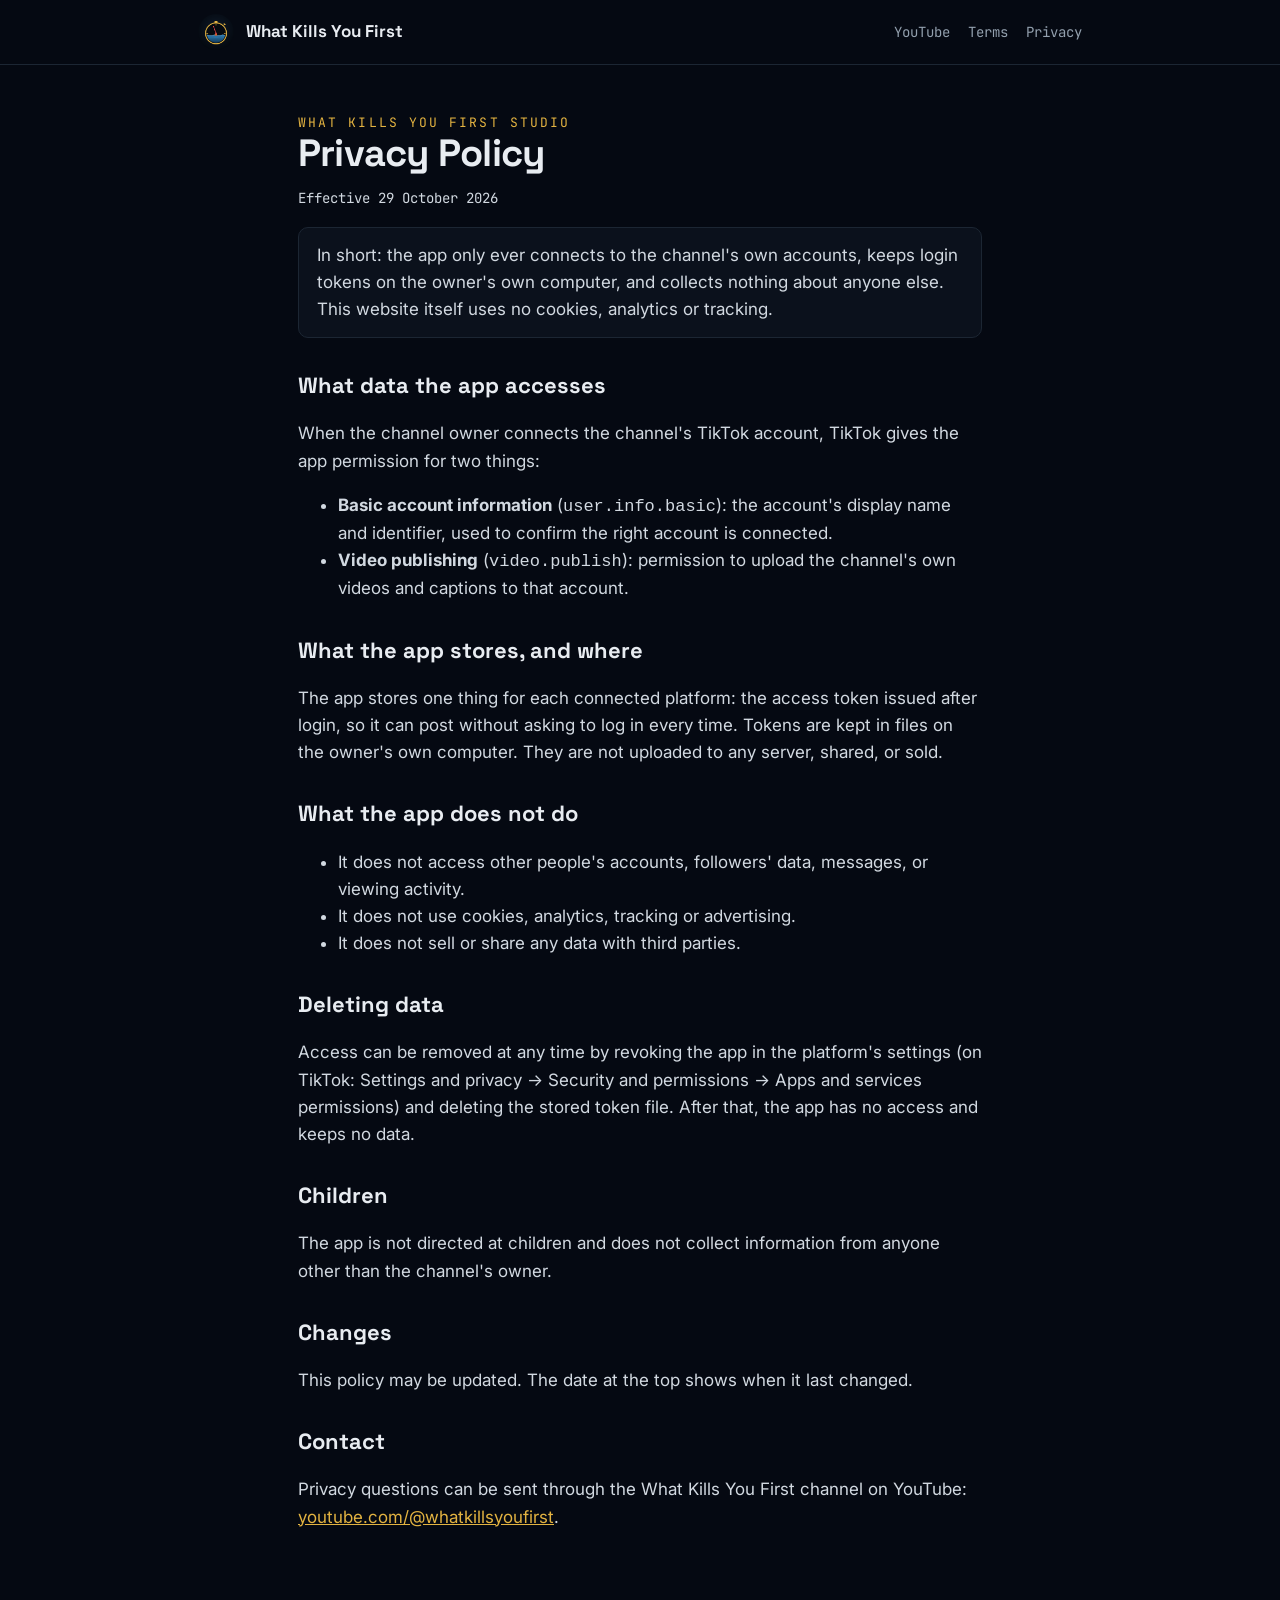
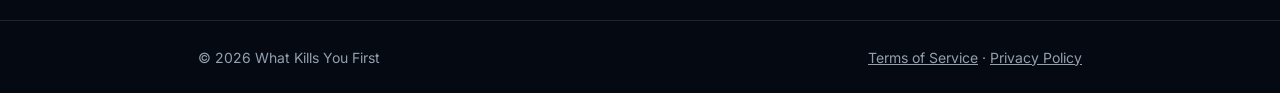
==== privacy.html @ 34dedfc1 "Channel website: home, terms of service, privacy policy Co-Authored-By: Claude Opus 5.5 <noreply@ant" ====
<!doctype html>
<html lang="en">
<head>
<meta charset="utf-8">
<meta name="viewport" content="width=device-width, initial-scale=1, viewport-fit=cover">
<title>Privacy Policy · What Kills You First</title>
<link rel="icon" href="favicon.png">
<link rel="stylesheet" href="https://fonts.googleapis.com/css2?family=Inter:wght@400;600&family=JetBrains+Mono:wght@500&family=Space+Grotesk:wght@700&display=swap">
<link rel="stylesheet" href="style.css">
</head>
<body>
<header class="top"><div class="wrap">
  <a class="brand" href="./"><img src="assets/logo-256.png" alt="">What Kills You First</a>
  <nav class="links" aria-label="Site"><a href="https://www.youtube.com/@whatkillsyoufirst">YouTube</a><a href="terms.html">Terms</a><a href="privacy.html">Privacy</a></nav>
</div></header>
<main class="doc"><div class="wrap">
  <div class="eyebrow">What Kills You First Studio</div>
  <h1>Privacy Policy</h1>
  <p class="meta">Effective 29 October 2026</p>

  <p class="note">In short: the app only ever connects to the channel's own accounts, keeps login tokens on the owner's own computer,
    and collects nothing about anyone else. This website itself uses no cookies, analytics or tracking.</p>

  <h2>What data the app accesses</h2>
  <p>When the channel owner connects the channel's TikTok account, TikTok gives the app permission for two things:</p>
  <ul>
    <li><strong>Basic account information</strong> (<code>user.info.basic</code>): the account's display name and identifier, used to confirm
      the right account is connected.</li>
    <li><strong>Video publishing</strong> (<code>video.publish</code>): permission to upload the channel's own videos and captions to that account.</li>
  </ul>

  <h2>What the app stores, and where</h2>
  <p>The app stores one thing for each connected platform: the access token issued after login, so it can post without asking to log in every
    time. Tokens are kept in files on the owner's own computer. They are not uploaded to any server, shared, or sold.</p>

  <h2>What the app does not do</h2>
  <ul>
    <li>It does not access other people's accounts, followers' data, messages, or viewing activity.</li>
    <li>It does not use cookies, analytics, tracking or advertising.</li>
    <li>It does not sell or share any data with third parties.</li>
  </ul>

  <h2>Deleting data</h2>
  <p>Access can be removed at any time by revoking the app in the platform's settings (on TikTok: Settings and privacy → Security and
    permissions → Apps and services permissions) and deleting the stored token file. After that, the app has no access and keeps no data.</p>

  <h2>Children</h2>
  <p>The app is not directed at children and does not collect information from anyone other than the channel's owner.</p>

  <h2>Changes</h2>
  <p>This policy may be updated. The date at the top shows when it last changed.</p>

  <h2>Contact</h2>
  <p>Privacy questions can be sent through the What Kills You First channel on YouTube:
    <a href="https://www.youtube.com/@whatkillsyoufirst">youtube.com/@whatkillsyoufirst</a>.</p>
</div></main>
<footer><div class="wrap">
  <span>© 2026 What Kills You First</span>
  <span><a href="terms.html">Terms of Service</a> · <a href="privacy.html">Privacy Policy</a></span>
</div></footer>
</body>
</html>
---- style.css ----
/* What Kills You First: night-sea navy, a gold accent, mono labels. Matches the videos and channel art. */
:root {
  --bg: #050912; --panel: #0b111c; --line: #1c2633; --fg: #e8ecf1; --muted: #93a0ae; --gold: #e3b341; --sea: #2f7fb8;
  --head: 'Space Grotesk', 'Segoe UI', system-ui, sans-serif;
  --body: 'Inter', 'Segoe UI', system-ui, sans-serif;
  --mono: 'JetBrains Mono', ui-monospace, Consolas, monospace;
  color-scheme: dark;
}
* { box-sizing: border-box; }
html, body { margin: 0; background: var(--bg); color: var(--fg); font-family: var(--body); font-size: 17px; line-height: 1.6; }
a { color: var(--gold); }
a:focus-visible { outline: 2px solid var(--gold); outline-offset: 3px; }
.wrap { max-width: 920px; margin: 0 auto; padding-left: max(18px, env(safe-area-inset-left)); padding-right: max(18px, env(safe-area-inset-right)); }
header.top { border-bottom: 1px solid var(--line); }
header.top .wrap { display: flex; align-items: center; justify-content: space-between; gap: 16px; padding-block: 14px; }
.brand { display: flex; align-items: center; gap: 12px; color: var(--fg); text-decoration: none; font-family: var(--head); font-weight: 700; }
.brand img { width: 36px; height: 36px; border-radius: 50%; }
nav.links { display: flex; gap: 18px; flex-wrap: wrap; font-family: var(--mono); font-size: 14px; }
nav.links a { color: var(--muted); text-decoration: none; }
nav.links a:hover { color: var(--fg); }

.hero { background: linear-gradient(180deg, rgba(5,9,18,.15), var(--bg)), url(assets/banner.jpg) center 42% / cover no-repeat; }
.hero .wrap { padding-block: 110px 90px; display: grid; gap: 18px; }
.eyebrow { font-family: var(--mono); font-size: 13px; letter-spacing: .16em; text-transform: uppercase; color: var(--gold); }
h1 { font-family: var(--head); font-size: clamp(38px, 7vw, 68px); line-height: 1.04; margin: 0; letter-spacing: -.02em; text-wrap: balance; }
h1 em { font-style: normal; color: var(--gold); }
.lede { font-size: 19px; color: #c7d0da; max-width: 600px; margin: 0; }
.buttons { display: flex; flex-wrap: wrap; gap: 12px; margin-top: 8px; }
.btn { display: inline-flex; align-items: center; gap: 8px; padding: 12px 18px; border-radius: 10px; border: 1px solid var(--line);
  background: var(--panel); color: var(--fg); text-decoration: none; font-weight: 600; }
.btn.primary { background: #e11d48; border-color: #e11d48; color: #fff; }
.btn:hover { border-color: var(--gold); }

section.block .wrap { padding-block: 56px; display: grid; gap: 22px; }
h2 { font-family: var(--head); font-size: 28px; margin: 0; text-wrap: balance; }
.grid { display: grid; grid-template-columns: repeat(auto-fit, minmax(220px, 1fr)); gap: 16px; }
.card { background: var(--panel); border: 1px solid var(--line); border-radius: 12px; padding: 18px 20px; display: grid; gap: 6px; }
.card .k { font-family: var(--mono); font-size: 13px; color: var(--gold); letter-spacing: .08em; text-transform: uppercase; }
.card p { margin: 0; color: #c7d0da; }

.doc .wrap { max-width: 720px; padding-block: 48px 72px; }
.doc h1 { font-size: 38px; }
.doc h2 { font-size: 22px; margin-top: 30px; }
.doc p, .doc li { color: #d2d9e1; }
.meta { font-family: var(--mono); font-size: 14px; color: var(--muted); }
.note { background: var(--panel); border: 1px solid var(--line); border-radius: 10px; padding: 14px 18px; }

footer { border-top: 1px solid var(--line); }
footer .wrap { padding-block: 26px; display: flex; flex-wrap: wrap; gap: 18px; justify-content: space-between; color: var(--muted); font-size: 14px; }
footer a { color: var(--muted); }
@media (prefers-reduced-motion: no-preference) { .btn { transition: border-color .15s; } }
@media (max-width: 520px) {
  header.top .wrap { flex-wrap: wrap; row-gap: 6px; }
  .brand { font-size: 16px; }
  nav.links { gap: 14px; font-size: 13px; }
}
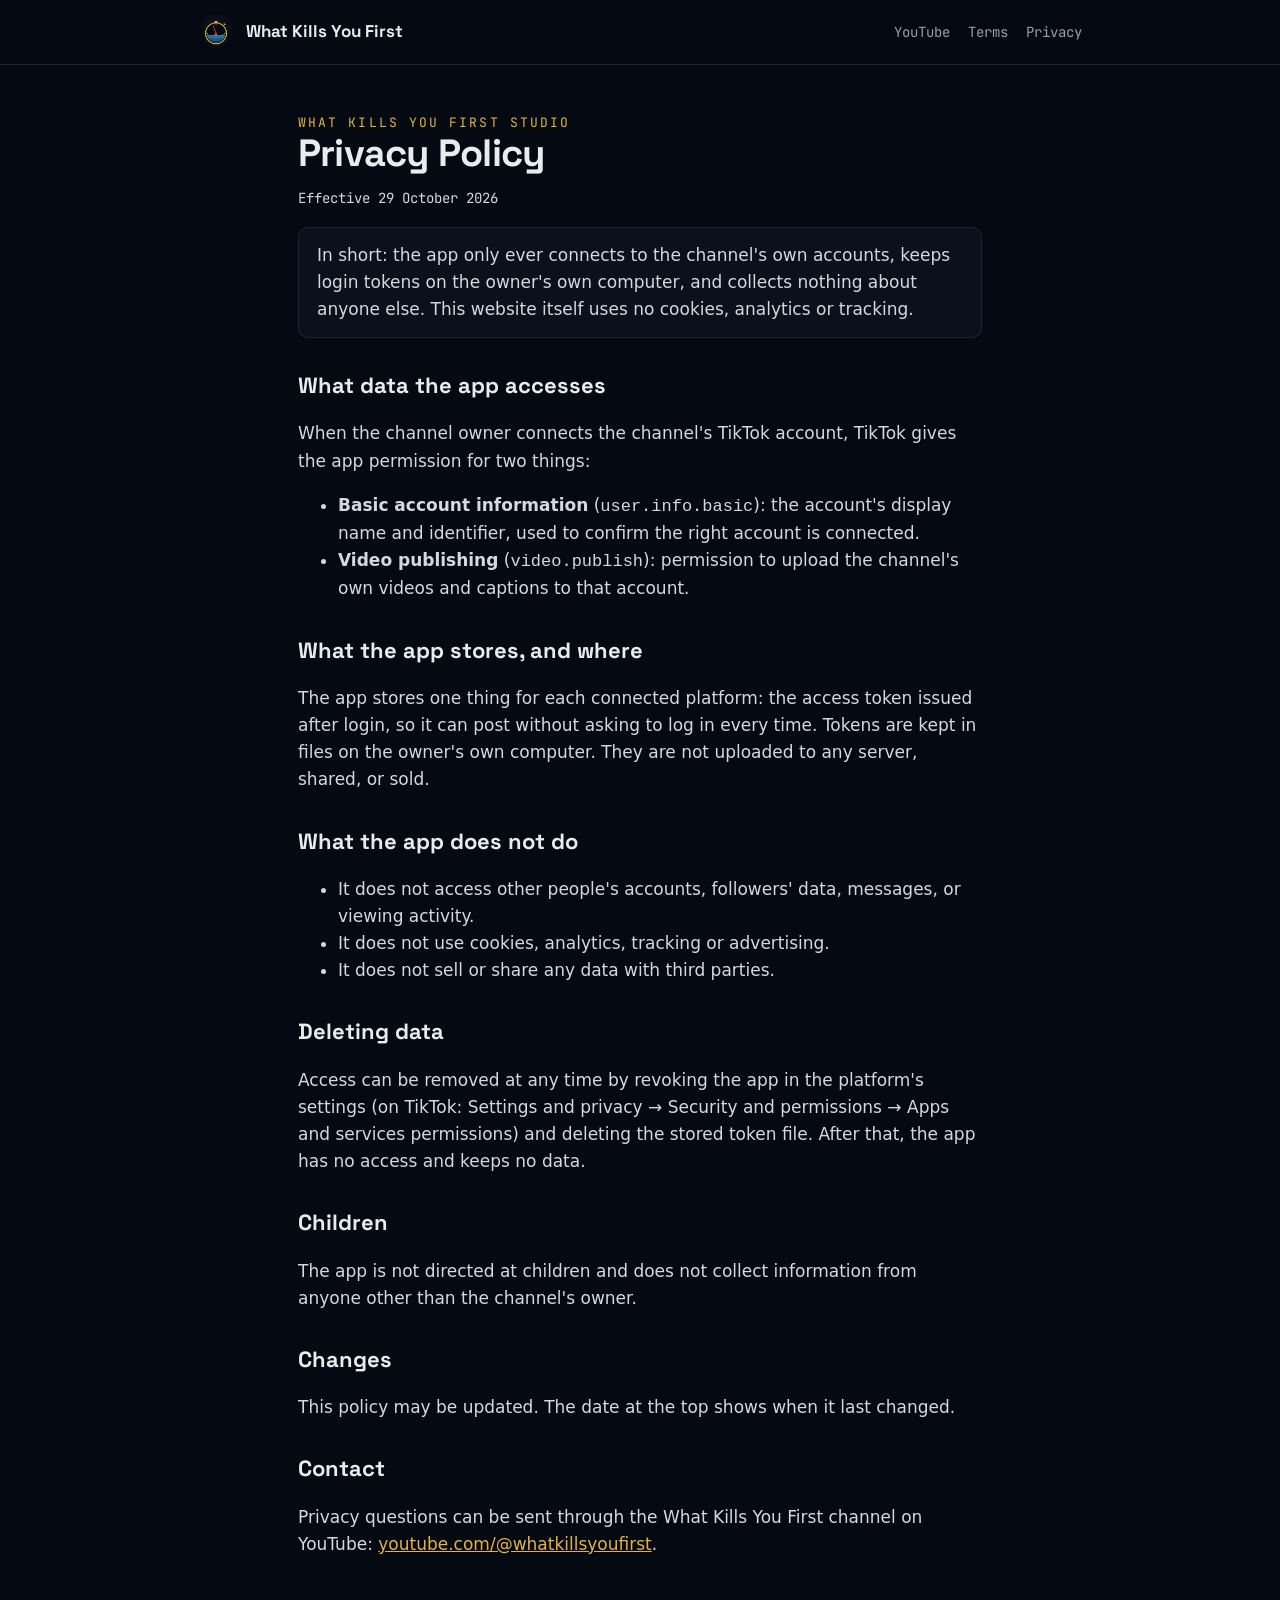
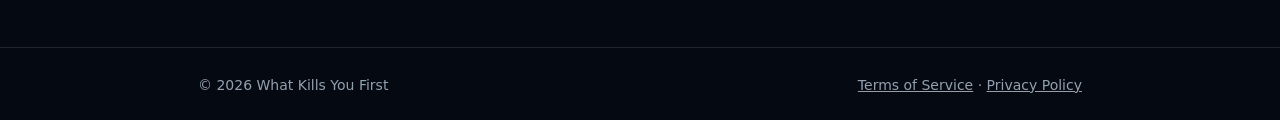
==== commit dda19dfa: "Give terms and privacy their own folders so TikTok can verify each URL prefix Co-Authored-By: Claude" ====
--- a/privacy.html
+++ b/privacy.html
@@ -1,62 +1 @@
-<!doctype html>
-<html lang="en">
-<head>
-<meta charset="utf-8">
-<meta name="viewport" content="width=device-width, initial-scale=1, viewport-fit=cover">
-<title>Privacy Policy · What Kills You First</title>
-<link rel="icon" href="favicon.png">
-<link rel="stylesheet" href="https://fonts.googleapis.com/css2?family=Inter:wght@400;600&family=JetBrains+Mono:wght@500&family=Space+Grotesk:wght@700&display=swap">
-<link rel="stylesheet" href="style.css">
-</head>
-<body>
-<header class="top"><div class="wrap">
-  <a class="brand" href="./"><img src="assets/logo-256.png" alt="">What Kills You First</a>
-  <nav class="links" aria-label="Site"><a href="https://www.youtube.com/@whatkillsyoufirst">YouTube</a><a href="terms.html">Terms</a><a href="privacy.html">Privacy</a></nav>
-</div></header>
-<main class="doc"><div class="wrap">
-  <div class="eyebrow">What Kills You First Studio</div>
-  <h1>Privacy Policy</h1>
-  <p class="meta">Effective 29 October 2026</p>
-
-  <p class="note">In short: the app only ever connects to the channel's own accounts, keeps login tokens on the owner's own computer,
-    and collects nothing about anyone else. This website itself uses no cookies, analytics or tracking.</p>
-
-  <h2>What data the app accesses</h2>
-  <p>When the channel owner connects the channel's TikTok account, TikTok gives the app permission for two things:</p>
-  <ul>
-    <li><strong>Basic account information</strong> (<code>user.info.basic</code>): the account's display name and identifier, used to confirm
-      the right account is connected.</li>
-    <li><strong>Video publishing</strong> (<code>video.publish</code>): permission to upload the channel's own videos and captions to that account.</li>
-  </ul>
-
-  <h2>What the app stores, and where</h2>
-  <p>The app stores one thing for each connected platform: the access token issued after login, so it can post without asking to log in every
-    time. Tokens are kept in files on the owner's own computer. They are not uploaded to any server, shared, or sold.</p>
-
-  <h2>What the app does not do</h2>
-  <ul>
-    <li>It does not access other people's accounts, followers' data, messages, or viewing activity.</li>
-    <li>It does not use cookies, analytics, tracking or advertising.</li>
-    <li>It does not sell or share any data with third parties.</li>
-  </ul>
-
-  <h2>Deleting data</h2>
-  <p>Access can be removed at any time by revoking the app in the platform's settings (on TikTok: Settings and privacy → Security and
-    permissions → Apps and services permissions) and deleting the stored token file. After that, the app has no access and keeps no data.</p>
-
-  <h2>Children</h2>
-  <p>The app is not directed at children and does not collect information from anyone other than the channel's owner.</p>
-
-  <h2>Changes</h2>
-  <p>This policy may be updated. The date at the top shows when it last changed.</p>
-
-  <h2>Contact</h2>
-  <p>Privacy questions can be sent through the What Kills You First channel on YouTube:
-    <a href="https://www.youtube.com/@whatkillsyoufirst">youtube.com/@whatkillsyoufirst</a>.</p>
-</div></main>
-<footer><div class="wrap">
-  <span>© 2026 What Kills You First</span>
-  <span><a href="terms.html">Terms of Service</a> · <a href="privacy.html">Privacy Policy</a></span>
-</div></footer>
-</body>
-</html>
+<!doctype html><meta charset="utf-8"><title>Moved</title><meta http-equiv="refresh" content="0; url=privacy/"><link rel="canonical" href="https://whatkillsyoufirst.github.io/privacy/"><a href="privacy/">Continue</a>
